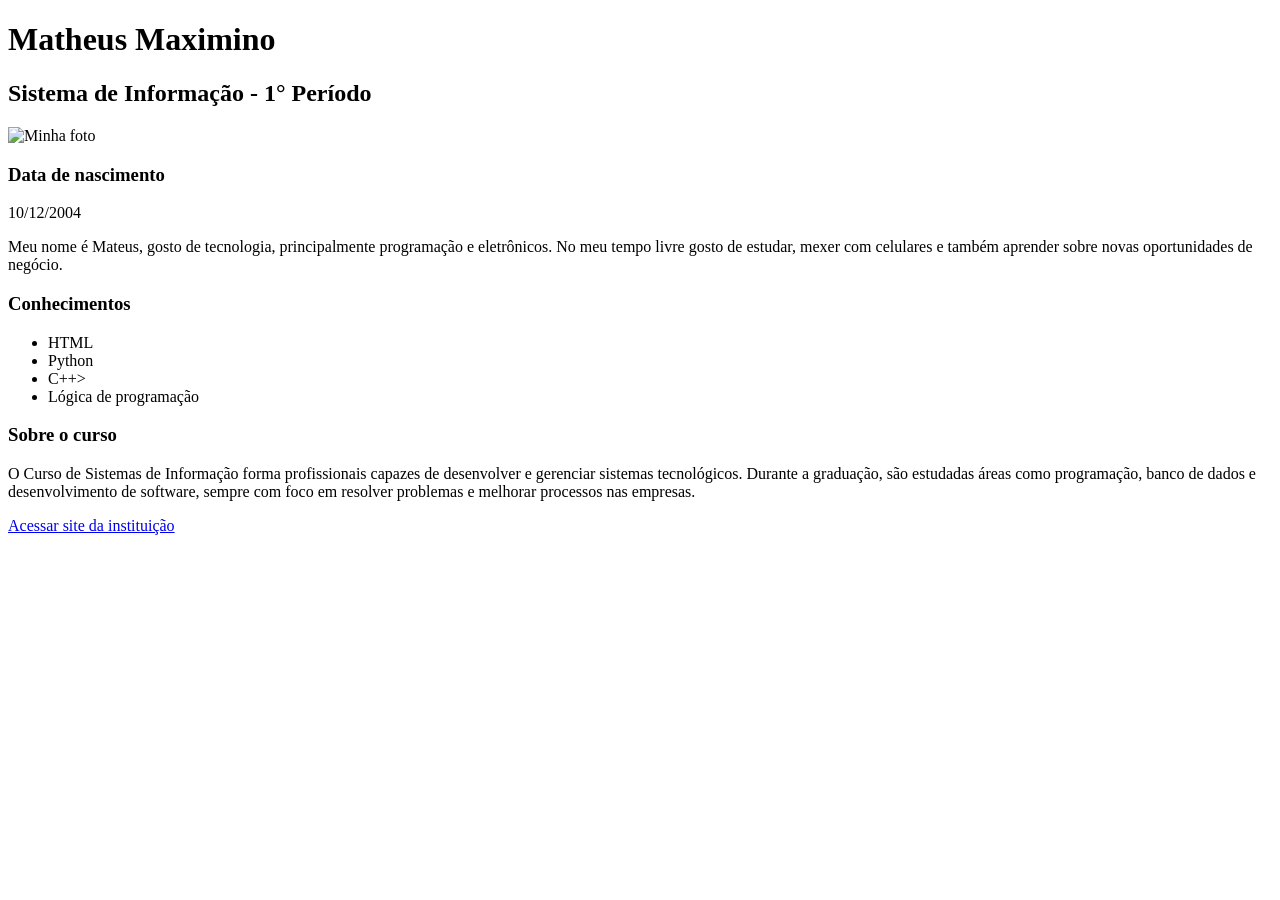
==== index.html @ b8edfe27 "index.html" ====
<!DOCTYPE html>
<html lang="pt-br">
<head>
    <meta charset="UTF-8">
    <title>Minha Página Pessoal</title>
</head>
<body>

    <!-- 1. Título principal -->
    <h1>Matheus Maximino</h1>

    <!-- 2. Subtítulo -->
    <h2>Sistema de Informação - 1° Período</h2>

    <!-- 3. Foto pessoal -->
    <img src="minha-foto.jpg" alt="Minha foto" width="200">

    <!-- 4. Data de nascimento -->
    <h3>Data de nascimento</h3>
    <p>10/12/2004</p>

    <!-- 5. Descrição pessoal -->
    <p>
        Meu nome é Mateus, gosto de tecnologia, principalmente programação e 
        eletrônicos. No meu tempo livre gosto de estudar, mexer com celulares 
        e também aprender sobre novas oportunidades de negócio.
    </p>

    <!-- 6. Conhecimentos -->
    <h3>Conhecimentos</h3>
    <ul>
        <li>HTML</li>
        <li>Python</li>
        <li>C++></li>
        <li>Lógica de programação</li>
    </ul>

    <!-- 7. Link do curso -->
    <h3>Sobre o curso</h3>
    <p>
        O Curso de Sistemas de Informação forma profissionais capazes de desenvolver e
      gerenciar sistemas tecnológicos. Durante a graduação, são estudadas áreas como
      programação, banco de dados e desenvolvimento de software, sempre com foco em 
      resolver problemas e melhorar processos nas empresas.
    </p>

    <a href="https://www.ifal.edu.br" target="_blank">
        Acessar site da instituição
    </a>

</body>
</html>
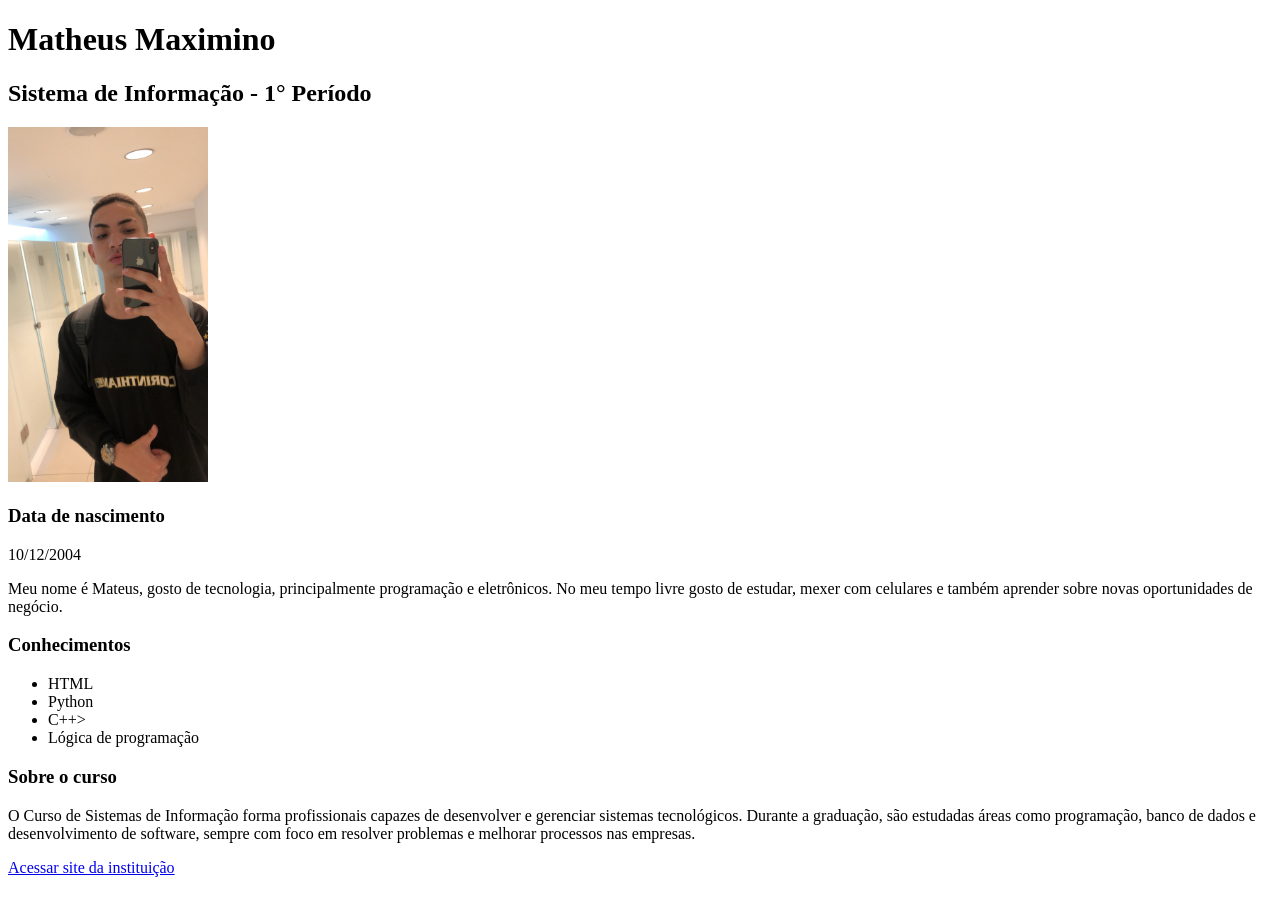
==== commit 799aa50b: "Update index.html" ====
--- a/index.html
+++ b/index.html
@@ -13,7 +13,7 @@
     <h2>Sistema de Informação - 1° Período</h2>
 
     <!-- 3. Foto pessoal -->
-    <img src="minha-foto.jpg" alt="Minha foto" width="200">
+    <img src="fototeusnr.jpg" alt="Minha foto" width="200">
 
     <!-- 4. Data de nascimento -->
     <h3>Data de nascimento</h3>
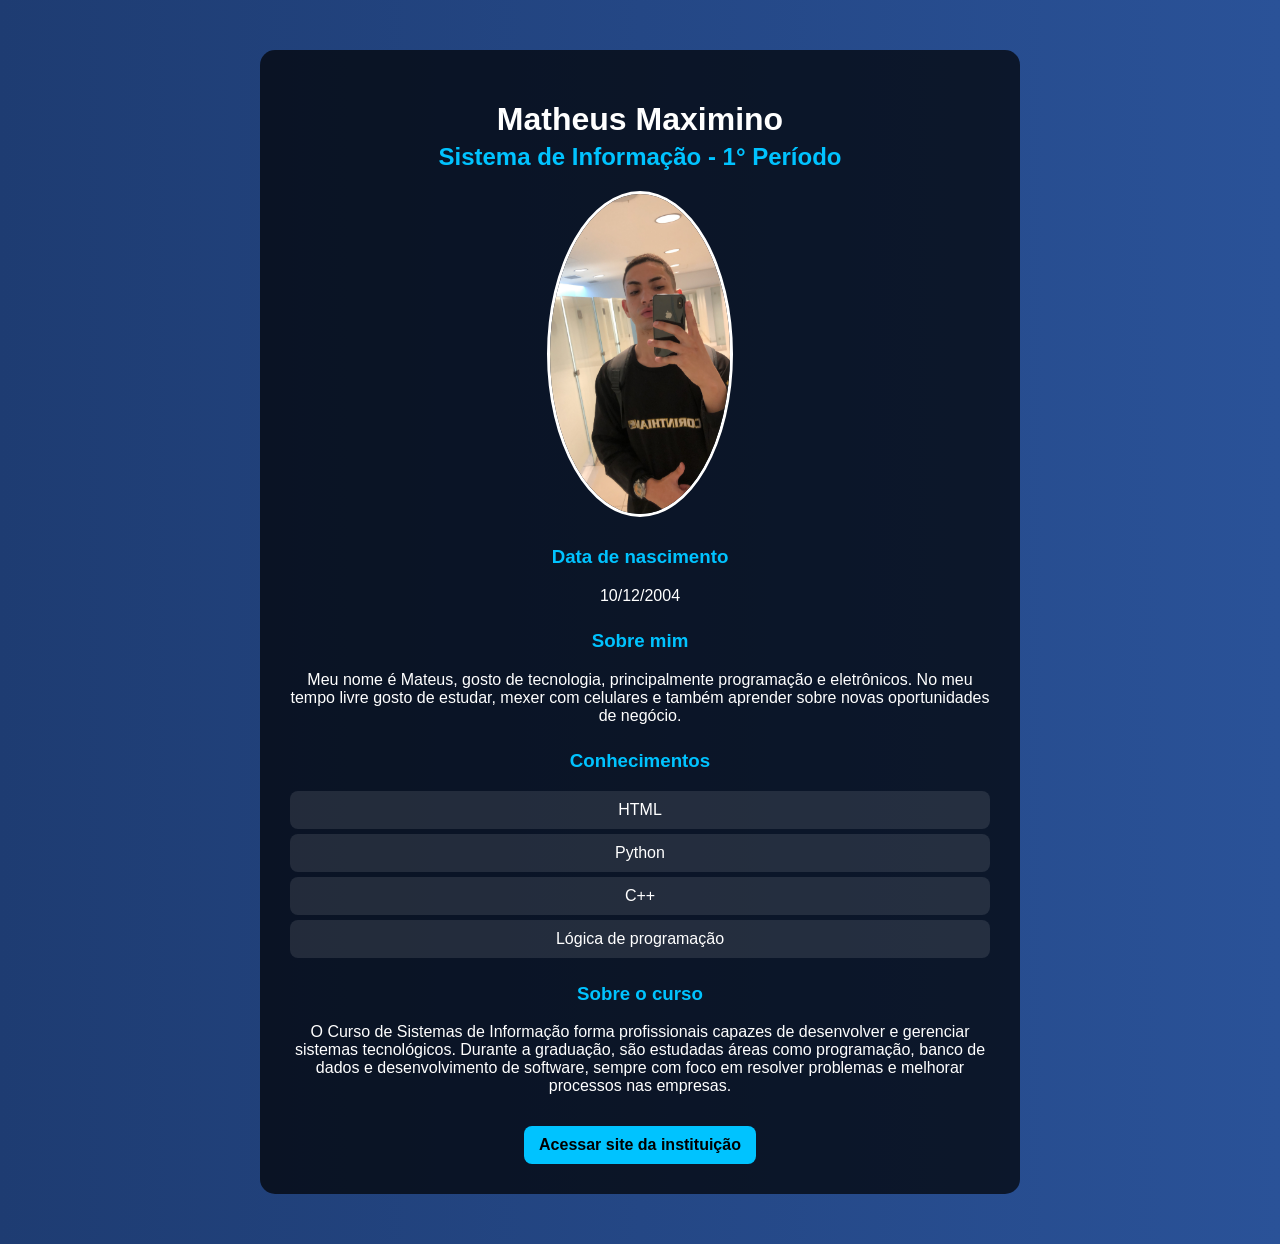
==== commit 852403c5: "index.html" ====
--- a/index.html
+++ b/index.html
@@ -3,50 +3,114 @@
 <head>
     <meta charset="UTF-8">
     <title>Minha Página Pessoal</title>
+
+    <style>
+        body {
+            margin: 0;
+            font-family: Arial, sans-serif;
+            background: linear-gradient(to right, #1e3c72, #2a5298);
+            color: white;
+        }
+
+        .container {
+            background-color: rgba(0, 0, 0, 0.7);
+            width: 80%;
+            max-width: 700px;
+            margin: 50px auto;
+            padding: 30px;
+            border-radius: 15px;
+            text-align: center;
+        }
+
+        img {
+            width: 180px;
+            border-radius: 50%;
+            border: 3px solid white;
+        }
+
+        h1 {
+            margin-bottom: 5px;
+        }
+
+        h2 {
+            color: #00c3ff;
+            margin-top: 0;
+        }
+
+        h3 {
+            margin-top: 25px;
+            color: #00c3ff;
+        }
+
+        ul {
+            list-style: none;
+            padding: 0;
+        }
+
+        li {
+            background: rgba(255,255,255,0.1);
+            margin: 5px 0;
+            padding: 10px;
+            border-radius: 8px;
+        }
+
+        a {
+            display: inline-block;
+            margin-top: 15px;
+            padding: 10px 15px;
+            background-color: #00c3ff;
+            color: black;
+            border-radius: 8px;
+            text-decoration: none;
+            font-weight: bold;
+        }
+
+        a:hover {
+            background-color: #009acd;
+        }
+    </style>
+
 </head>
 <body>
 
-    <!-- 1. Título principal -->
+<div class="container">
+
     <h1>Matheus Maximino</h1>
-
-    <!-- 2. Subtítulo -->
     <h2>Sistema de Informação - 1° Período</h2>
 
-    <!-- 3. Foto pessoal -->
-    <img src="fototeusnr.jpg" alt="Minha foto" width="200">
+    <img src="fototeusnr.jpg" alt="Minha foto">
 
-    <!-- 4. Data de nascimento -->
     <h3>Data de nascimento</h3>
     <p>10/12/2004</p>
 
-    <!-- 5. Descrição pessoal -->
+    <h3>Sobre mim</h3>
     <p>
         Meu nome é Mateus, gosto de tecnologia, principalmente programação e 
         eletrônicos. No meu tempo livre gosto de estudar, mexer com celulares 
         e também aprender sobre novas oportunidades de negócio.
     </p>
 
-    <!-- 6. Conhecimentos -->
     <h3>Conhecimentos</h3>
     <ul>
         <li>HTML</li>
         <li>Python</li>
-        <li>C++></li>
+        <li>C++</li>
         <li>Lógica de programação</li>
     </ul>
 
-    <!-- 7. Link do curso -->
     <h3>Sobre o curso</h3>
     <p>
         O Curso de Sistemas de Informação forma profissionais capazes de desenvolver e
-      gerenciar sistemas tecnológicos. Durante a graduação, são estudadas áreas como
-      programação, banco de dados e desenvolvimento de software, sempre com foco em 
-      resolver problemas e melhorar processos nas empresas.
+        gerenciar sistemas tecnológicos. Durante a graduação, são estudadas áreas como
+        programação, banco de dados e desenvolvimento de software, sempre com foco em 
+        resolver problemas e melhorar processos nas empresas.
     </p>
 
     <a href="https://www.ifal.edu.br" target="_blank">
         Acessar site da instituição
     </a>
 
+</div>
+
 </body>
 </html>
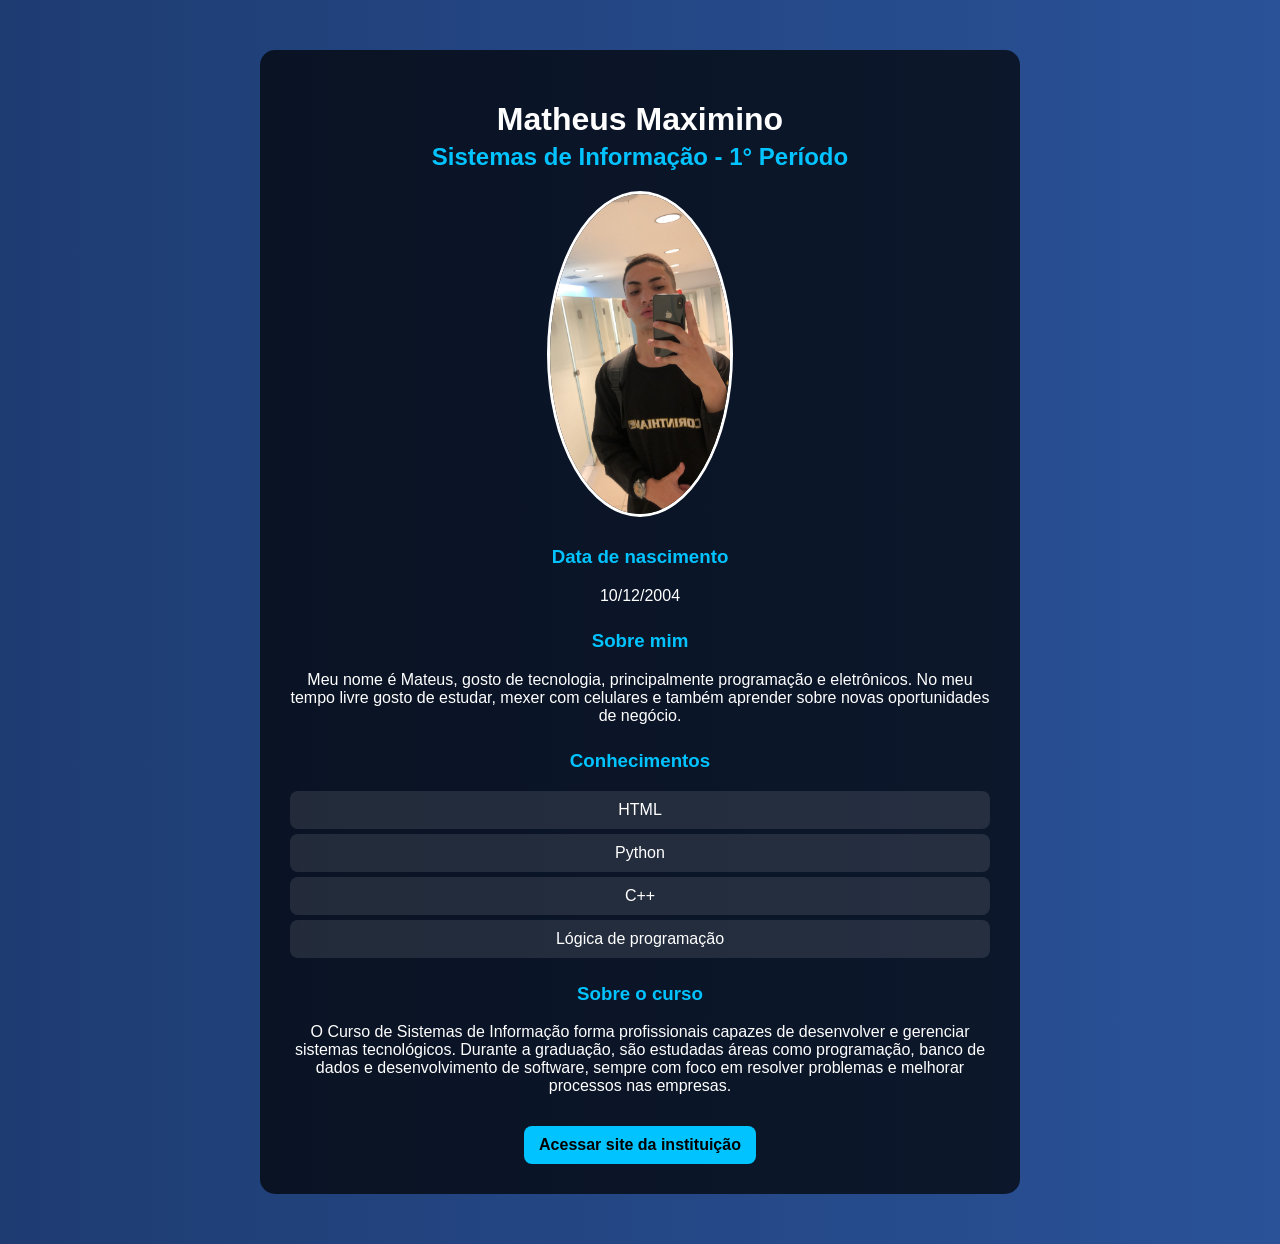
==== commit c0377dd2: "index.html" ====
--- a/index.html
+++ b/index.html
@@ -76,7 +76,7 @@
 <div class="container">
 
     <h1>Matheus Maximino</h1>
-    <h2>Sistema de Informação - 1° Período</h2>
+    <h2>Sistemas de Informação - 1° Período</h2>
 
     <img src="fototeusnr.jpg" alt="Minha foto">
 
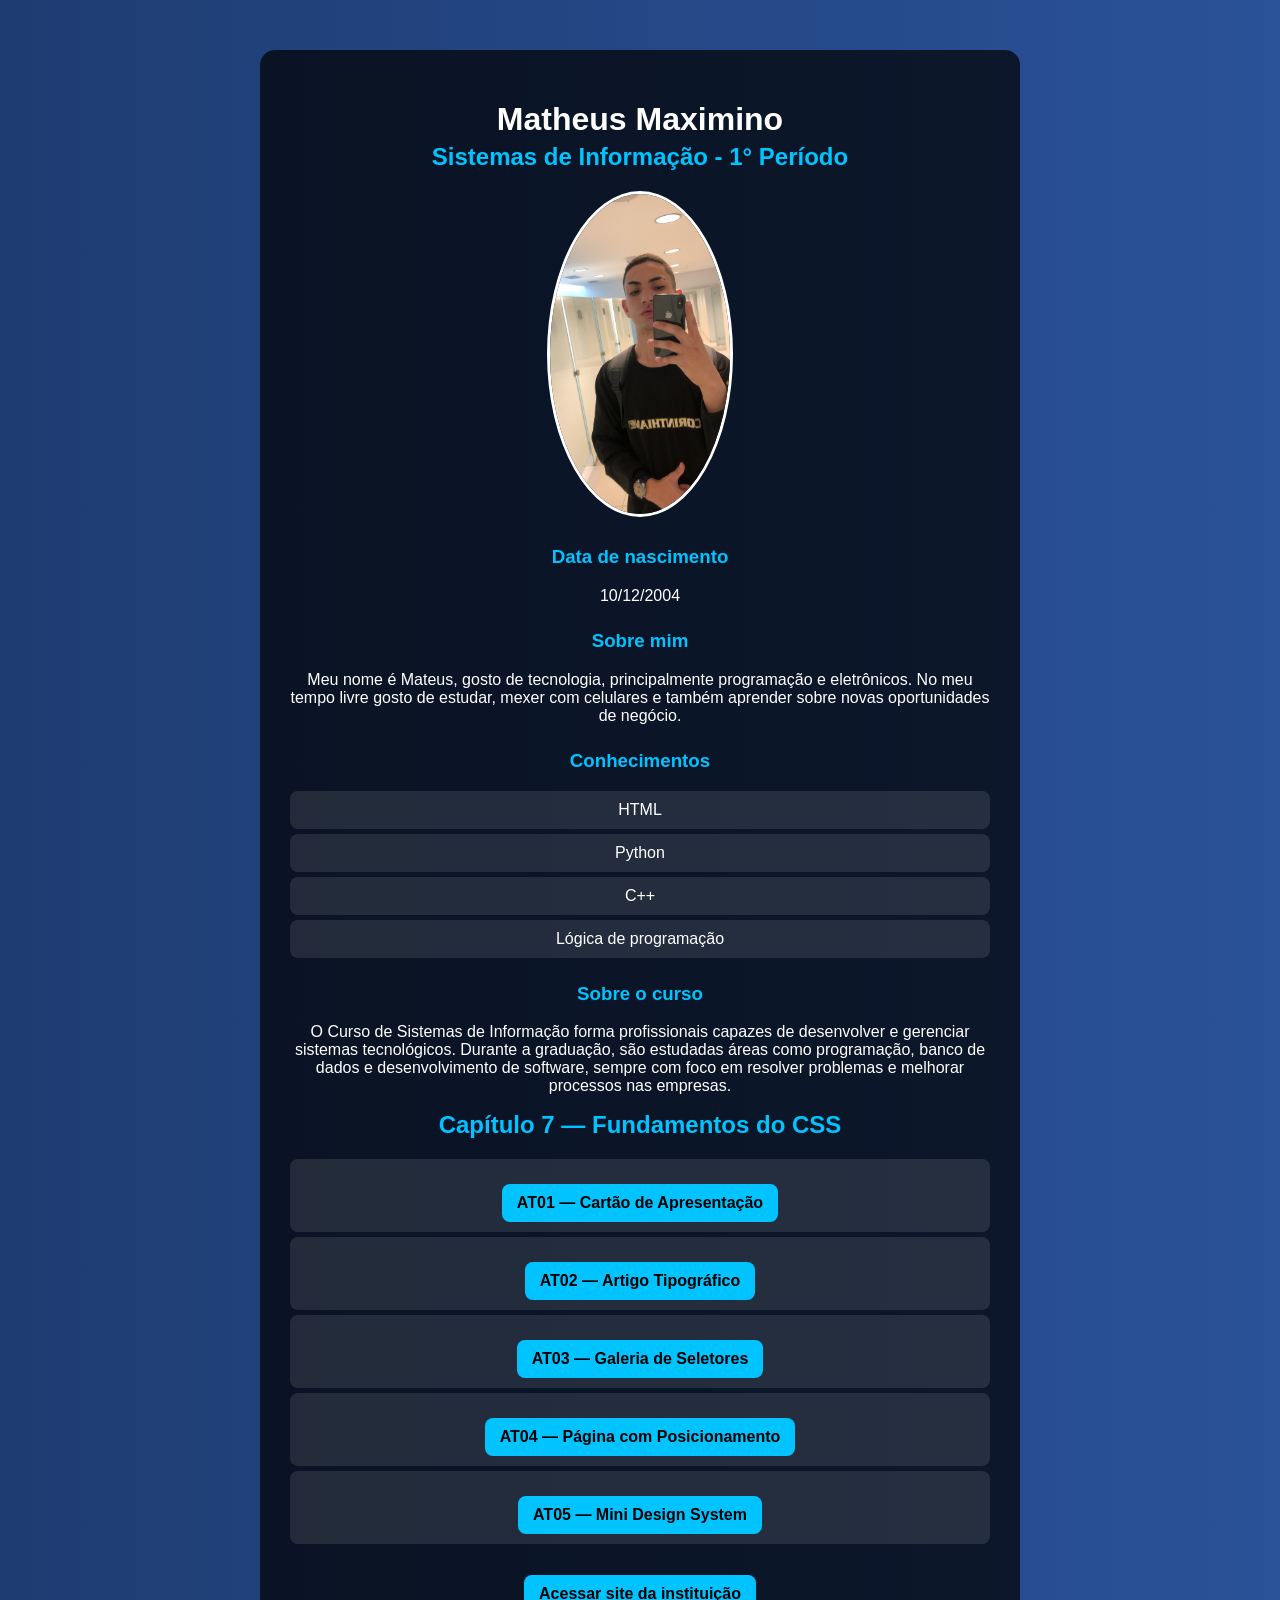
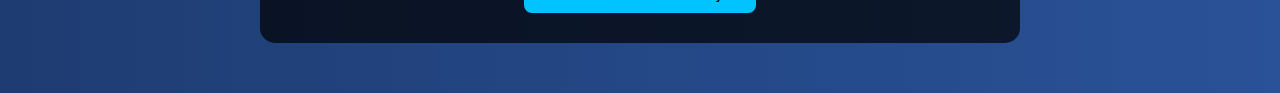
==== commit 35bbc4ff: "Add cap07" ====
--- a/index.html
+++ b/index.html
@@ -105,6 +105,20 @@
         programação, banco de dados e desenvolvimento de software, sempre com foco em 
         resolver problemas e melhorar processos nas empresas.
     </p>
+    
+    <section>
+  <h2>Capítulo 7 — Fundamentos do CSS</h2>
+  <nav>
+    <ul>
+      <li><a href="cap07/at01.html">AT01 — Cartão de Apresentação</a></li>
+      <li><a href="cap07/at02.html">AT02 — Artigo Tipográfico</a></li>
+      <li><a href="cap07/at03.html">AT03 — Galeria de Seletores</a></li>
+      <li><a href="cap07/at04.html">AT04 — Página com Posicionamento</a></li>
+      <li><a href="cap07/at05.html">AT05 — Mini Design System</a></li>
+    </ul>
+  </nav>
+</section>
+
 
     <a href="https://www.ifal.edu.br" target="_blank">
         Acessar site da instituição
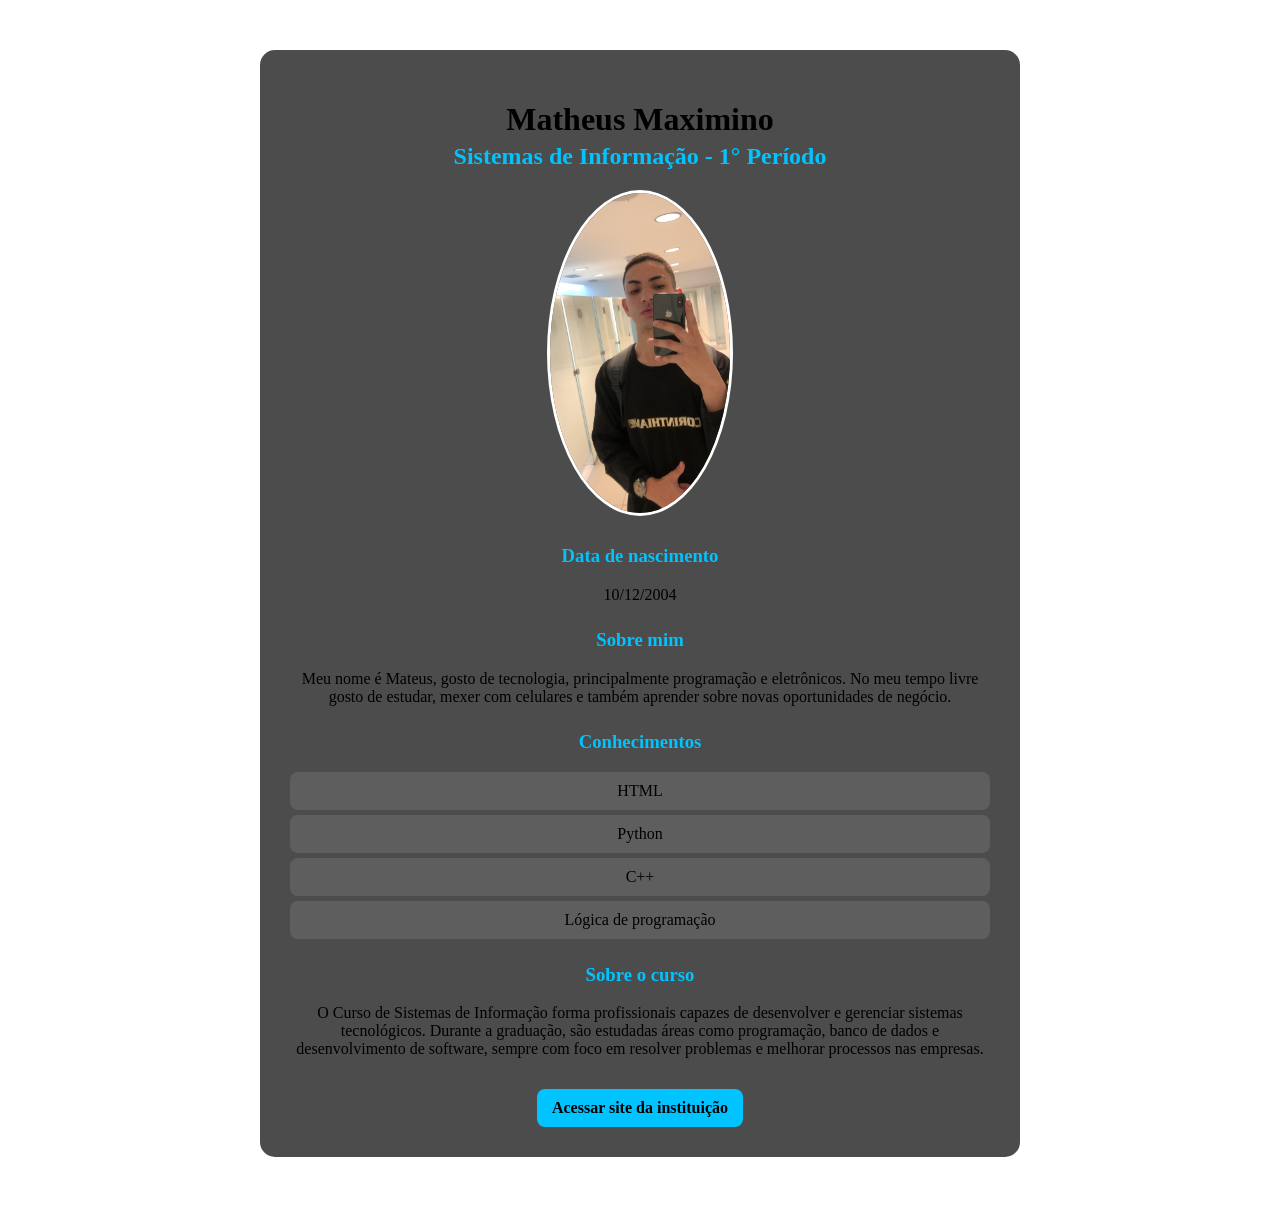
==== commit 3f83a8e1: "add style 02" ====
--- a/index.html
+++ b/index.html
@@ -5,6 +5,21 @@
     <title>Minha Página Pessoal</title>
 
     <style>
+            <section>
+  <h2>Capítulo 7 — Fundamentos do CSS</h2>
+  <nav>
+    <ul>
+      <li><a href="cap07/at01.html">AT01 — Cartão de Apresentação</a></li>
+      <li><a href="cap07/at02.html">AT02 — Artigo Tipográfico</a></li>
+      <li><a href="cap07/at03.html">AT03 — Galeria de Seletores</a></li>
+      <li><a href="cap07/at04.html">AT04 — Página com Posicionamento</a></li>
+      <li><a href="cap07/at05.html">AT05 — Mini Design System</a></li>
+    </ul>
+  </nav>
+</section>
+
+
+        
         body {
             margin: 0;
             font-family: Arial, sans-serif;
@@ -106,20 +121,6 @@
         resolver problemas e melhorar processos nas empresas.
     </p>
     
-    <section>
-  <h2>Capítulo 7 — Fundamentos do CSS</h2>
-  <nav>
-    <ul>
-      <li><a href="cap07/at01.html">AT01 — Cartão de Apresentação</a></li>
-      <li><a href="cap07/at02.html">AT02 — Artigo Tipográfico</a></li>
-      <li><a href="cap07/at03.html">AT03 — Galeria de Seletores</a></li>
-      <li><a href="cap07/at04.html">AT04 — Página com Posicionamento</a></li>
-      <li><a href="cap07/at05.html">AT05 — Mini Design System</a></li>
-    </ul>
-  </nav>
-</section>
-
-
     <a href="https://www.ifal.edu.br" target="_blank">
         Acessar site da instituição
     </a>
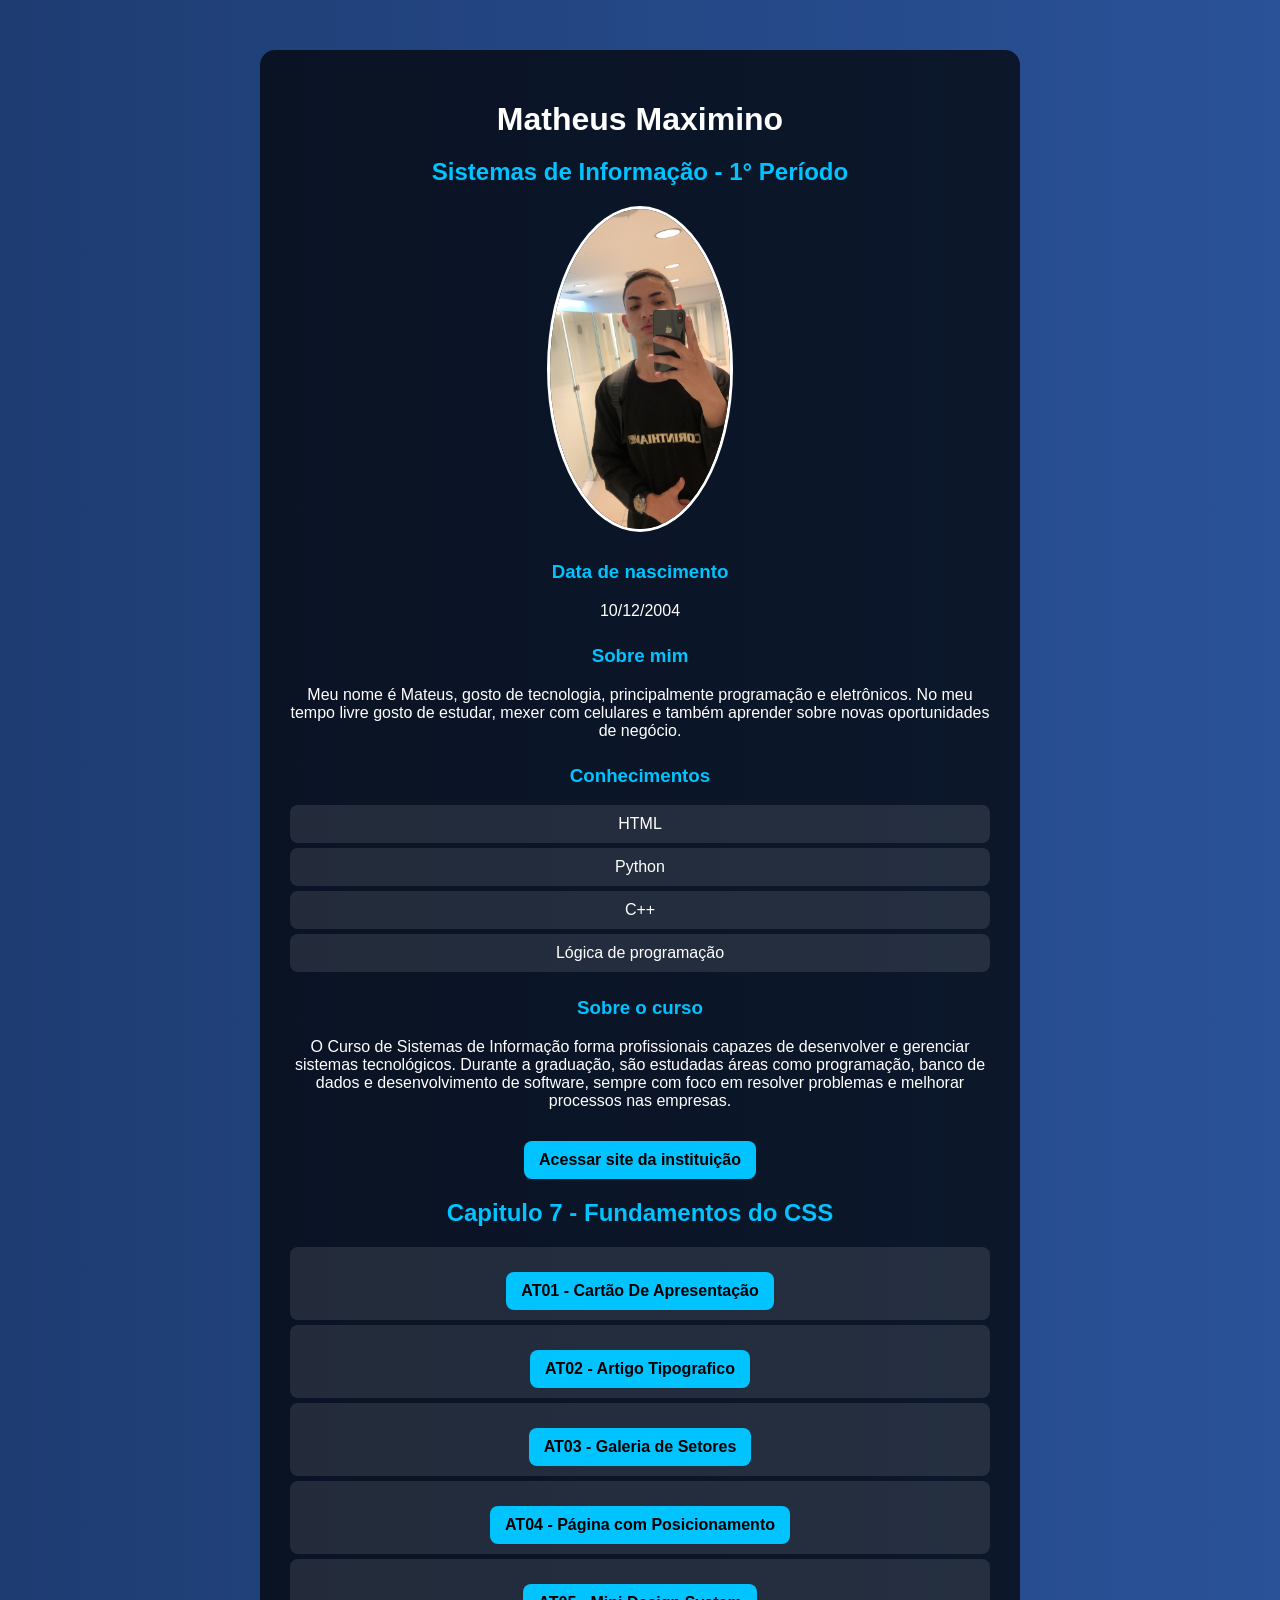
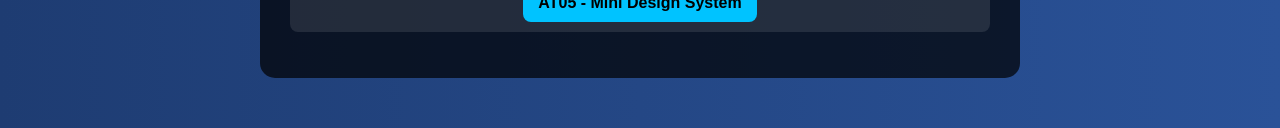
==== commit 6782291f: "indexupdate" ====
--- a/index.html
+++ b/index.html
@@ -5,18 +5,7 @@
     <title>Minha Página Pessoal</title>
 
     <style>
-            <section>
-  <h2>Capítulo 7 — Fundamentos do CSS</h2>
-  <nav>
-    <ul>
-      <li><a href="cap07/at01.html">AT01 — Cartão de Apresentação</a></li>
-      <li><a href="cap07/at02.html">AT02 — Artigo Tipográfico</a></li>
-      <li><a href="cap07/at03.html">AT03 — Galeria de Seletores</a></li>
-      <li><a href="cap07/at04.html">AT04 — Página com Posicionamento</a></li>
-      <li><a href="cap07/at05.html">AT05 — Mini Design System</a></li>
-    </ul>
-  </nav>
-</section>
+          
 
 
         
@@ -44,12 +33,12 @@
         }
 
         h1 {
-            margin-bottom: 5px;
+            margin-bottom: 10px;
         }
 
         h2 {
             color: #00c3ff;
-            margin-top: 0;
+            margin-top: 10;
         }
 
         h3 {
@@ -125,6 +114,18 @@
         Acessar site da instituição
     </a>
 
+    <section>
+        <h2>Capitulo 7 - Fundamentos do CSS</h2>
+        <nav>
+            <ul>
+                <li><a href="cap07at01.html">AT01 - Cartão De Apresentação</a></li>
+                <li><a href="cap07at02.html">AT02 - Artigo Tipografico</a></li>
+                <li><a href="cap07at03.html">AT03 - Galeria de Setores</a></li>
+                <li><a href="cap07at04.html">AT04 - Página com Posicionamento</a></li>
+                <li><a href="cap07at05.html">AT05 - Mini Design System</a></li>
+            </ul>
+        </nav>
+    </section>
 </div>
 
 </body>
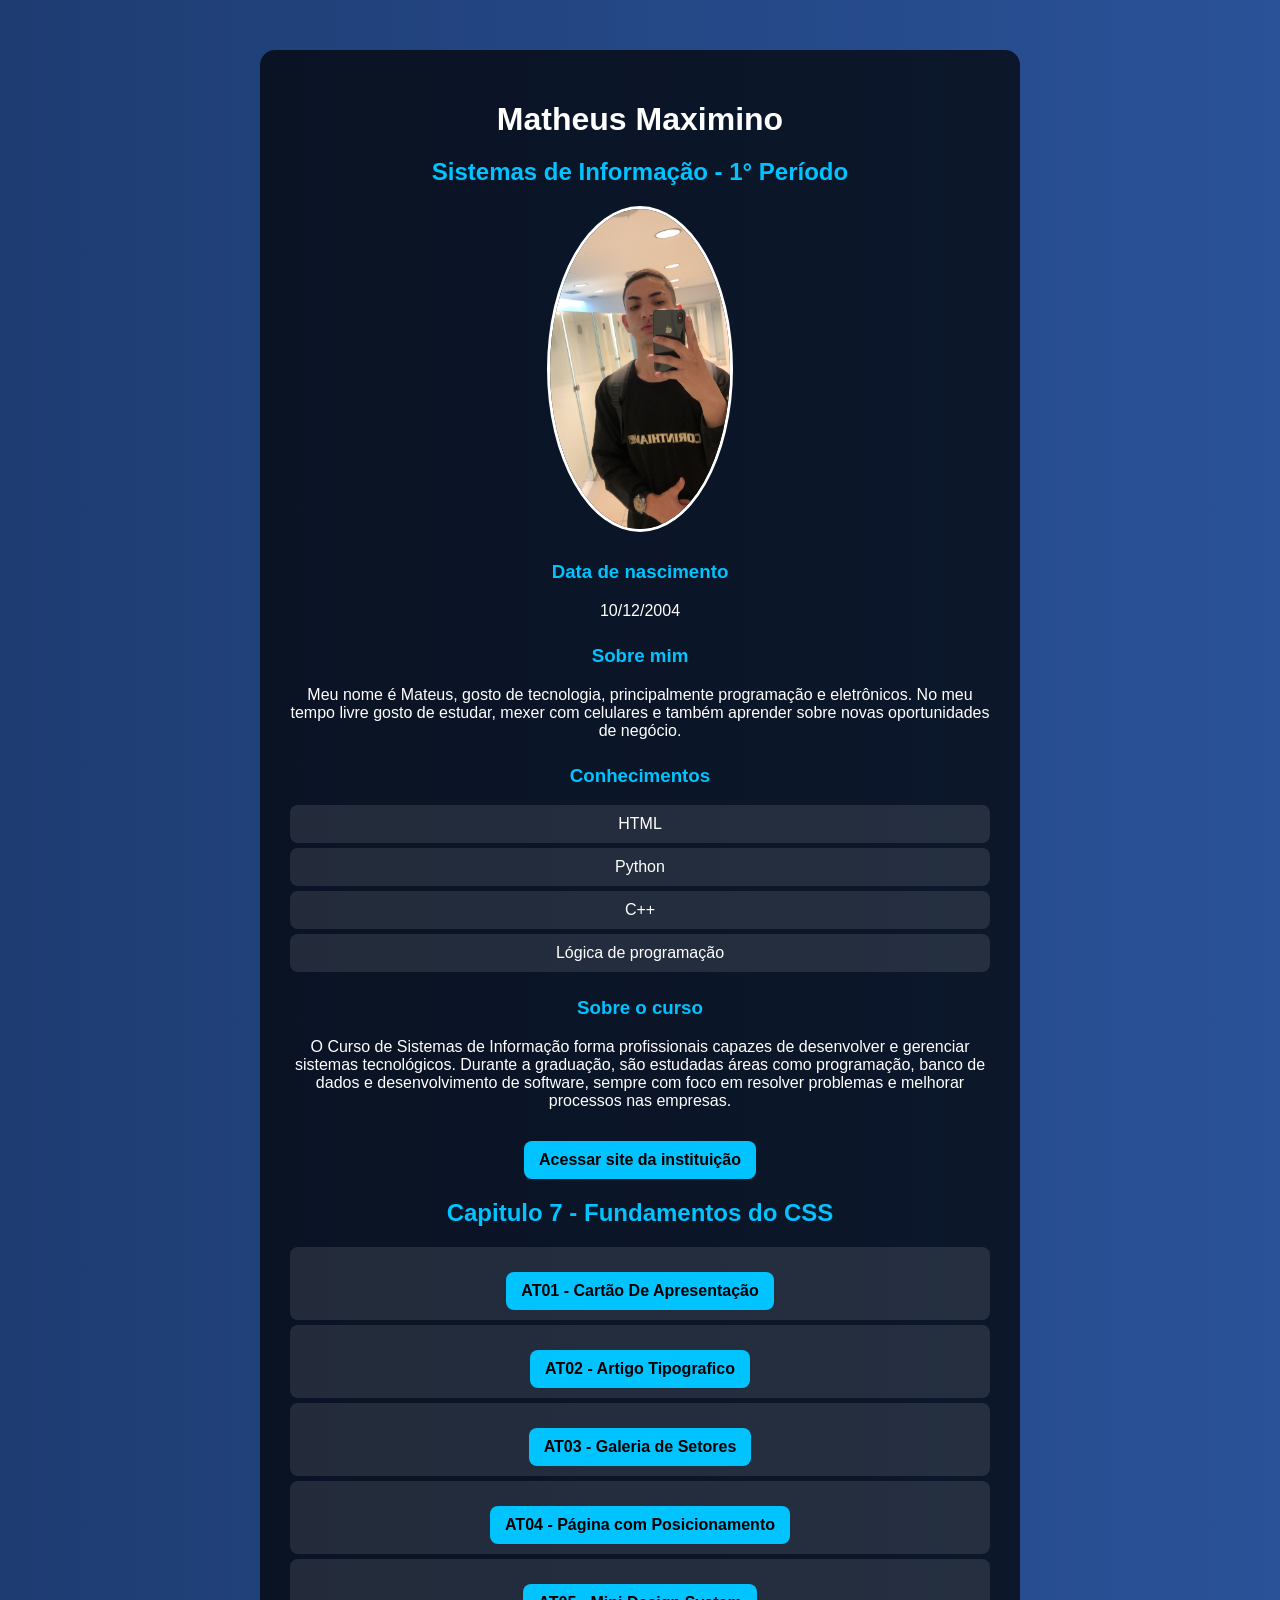
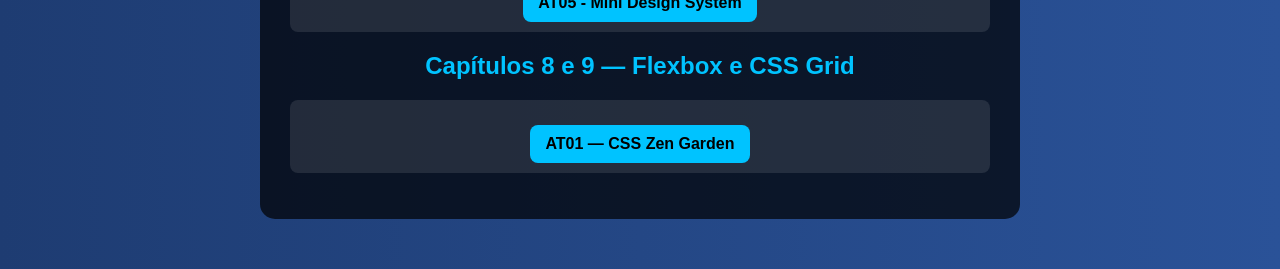
==== commit 7a2eb60c: "indexatt" ====
--- a/index.html
+++ b/index.html
@@ -114,18 +114,34 @@
         Acessar site da instituição
     </a>
 
-    <section>
-        <h2>Capitulo 7 - Fundamentos do CSS</h2>
-        <nav>
-            <ul>
-                <li><a href="cap07at01.html">AT01 - Cartão De Apresentação</a></li>
-                <li><a href="cap07at02.html">AT02 - Artigo Tipografico</a></li>
-                <li><a href="cap07at03.html">AT03 - Galeria de Setores</a></li>
-                <li><a href="cap07at04.html">AT04 - Página com Posicionamento</a></li>
-                <li><a href="cap07at05.html">AT05 - Mini Design System</a></li>
-            </ul>
-        </nav>
-    </section>
+<section>
+    <h2>Capitulo 7 - Fundamentos do CSS</h2>
+
+    <nav>
+        <ul>
+            <li><a href="cap07at01.html">AT01 - Cartão De Apresentação</a></li>
+            <li><a href="cap07at02.html">AT02 - Artigo Tipografico</a></li>
+            <li><a href="cap07at03.html">AT03 - Galeria de Setores</a></li>
+            <li><a href="cap07at04.html">AT04 - Página com Posicionamento</a></li>
+            <li><a href="cap07at05.html">AT05 - Mini Design System</a></li>
+        </ul>
+    </nav>
+</section>
+
+<section>
+    <h2>Capítulos 8 e 9 — Flexbox e CSS Grid</h2>
+
+    <nav>
+        <ul>
+            <li>
+                <a href="cap08-09/at01.html">
+                    AT01 — CSS Zen Garden
+                </a>
+            </li>
+        </ul>
+    </nav>
+</section>
+    
 </div>
 
 </body>
